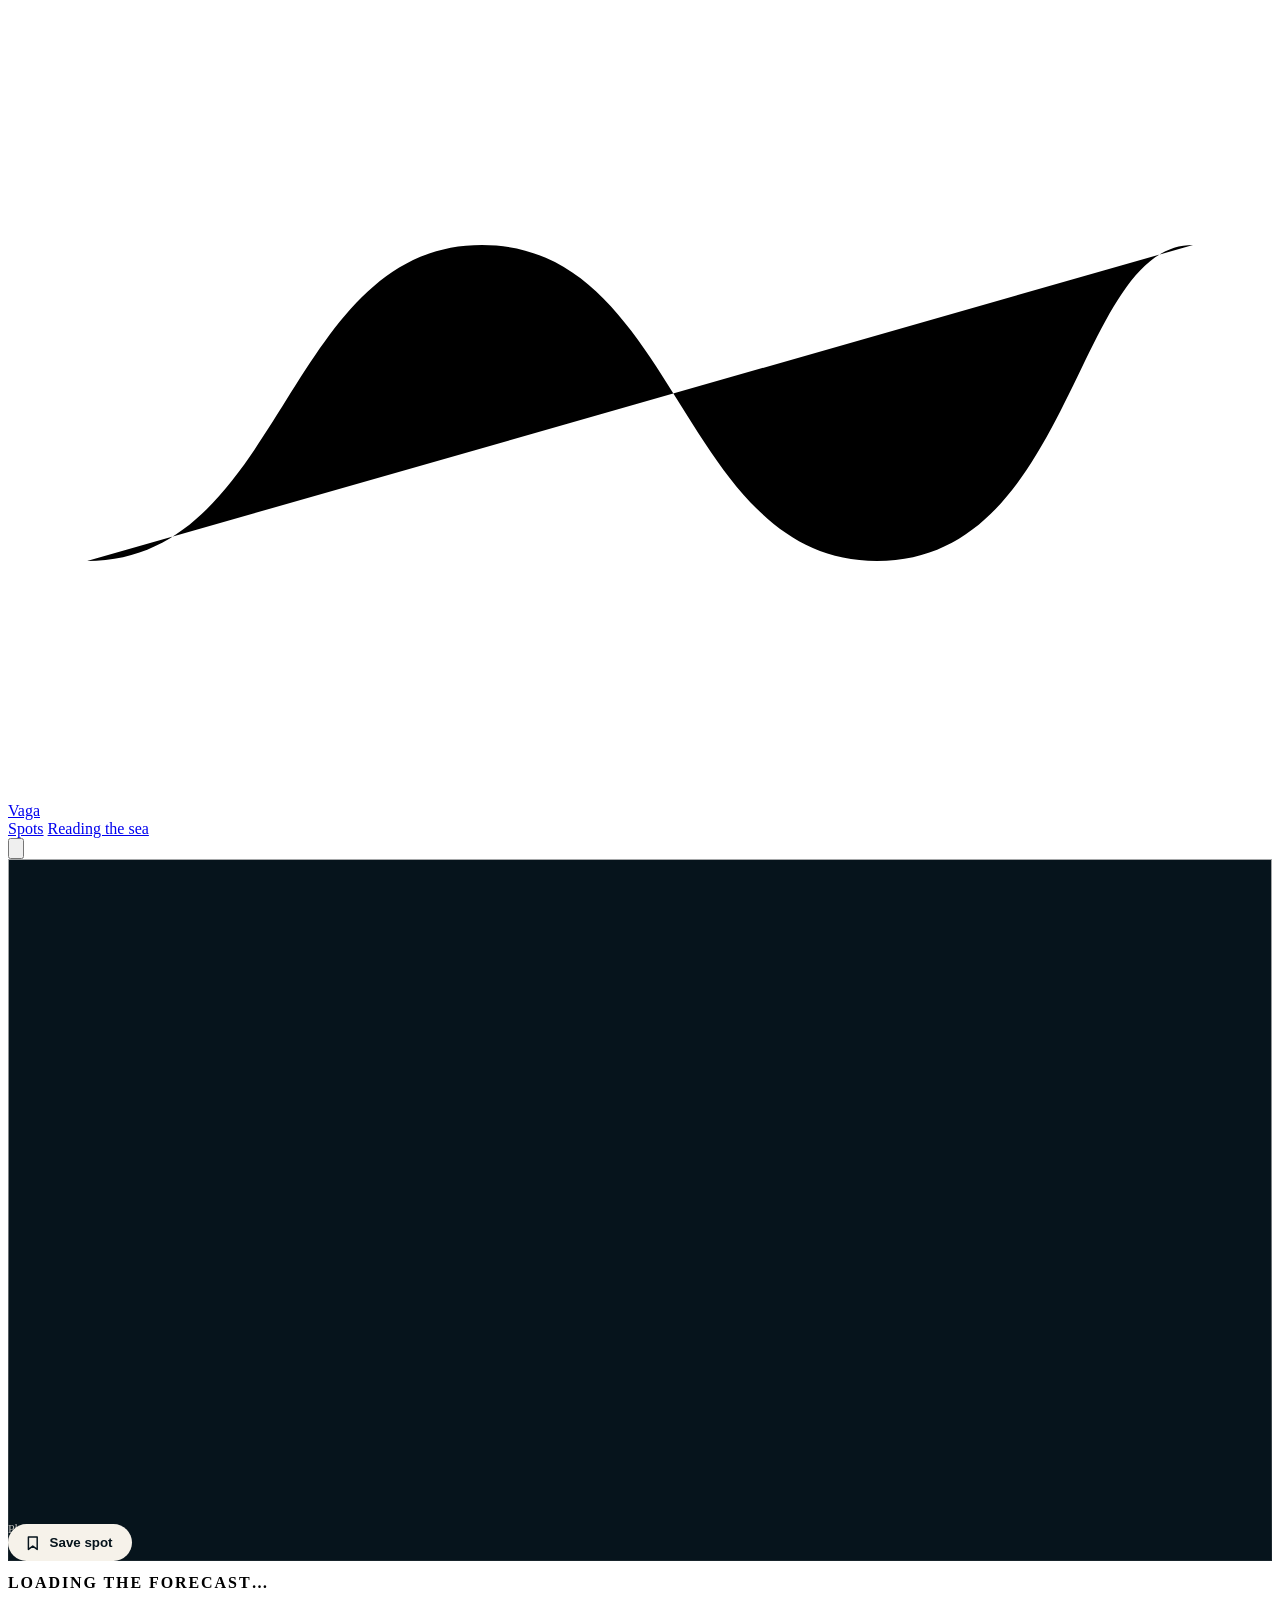
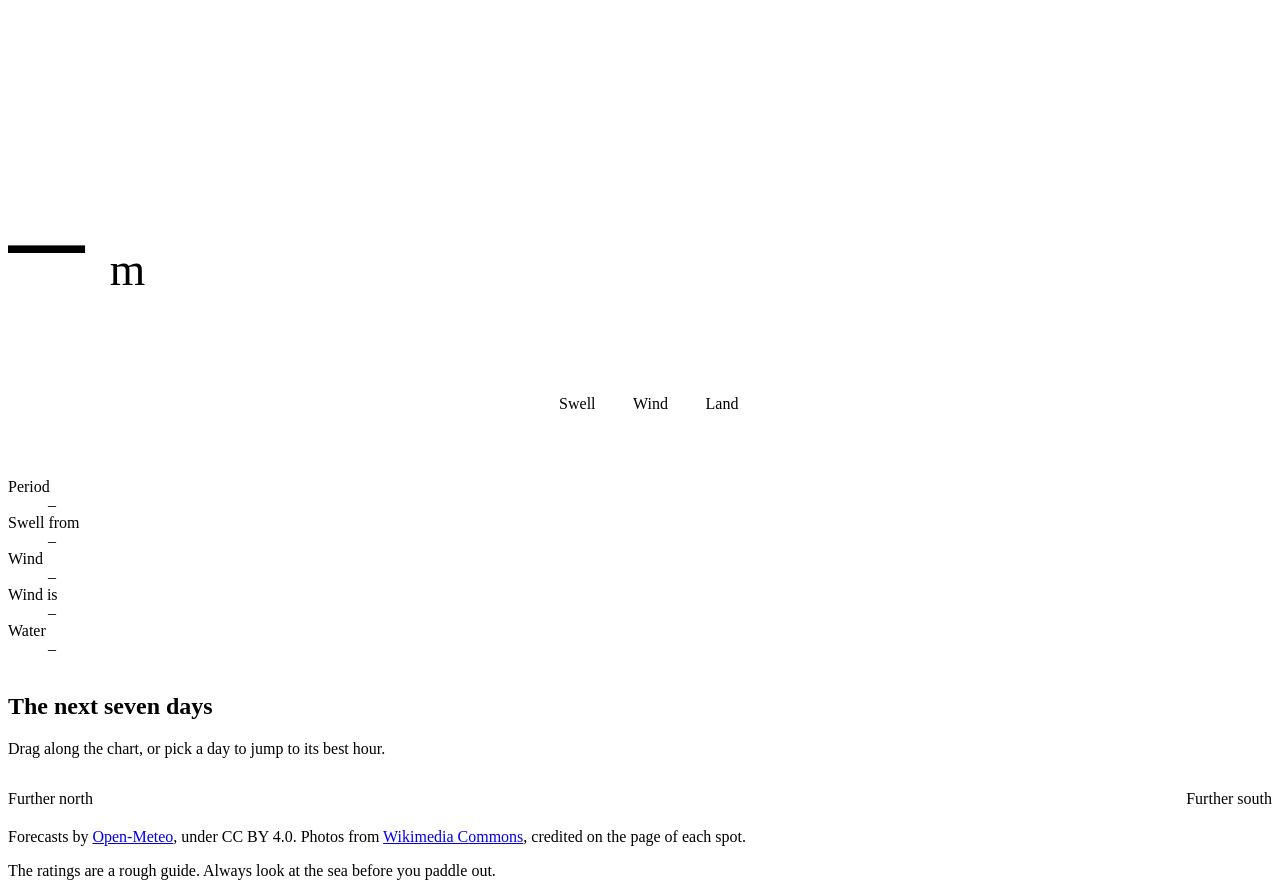
==== spot.html @ a53cee49 "Let visitors save spots and show only the saved ones" ====
<!doctype html>
<html lang="en">
  <head>
    <meta charset="utf-8" />
    <meta name="viewport" content="width=device-width, initial-scale=1" />
    <meta name="color-scheme" content="light dark" />
    <script>
      document.querySelector('meta[name="color-scheme"]').content = localStorage.getItem('theme') ?? 'light dark';
    </script>

    <title>Vaga · Surf forecast</title>
    <meta
      name="description"
      content="Waves and wind for the next seven days at one surf spot of the Portuguese coast."
    />
    <link rel="icon" href="images/favicon.svg" />

    <link rel="preload" href="fonts/fraunces.woff2" as="font" type="font/woff2" crossorigin />
    <link rel="stylesheet" href="css/base.css" />
    <link rel="stylesheet" href="css/components.css" />
    <link rel="stylesheet" href="css/spot.css" />

    <script type="module" src="js/theme.js"></script>
    <script type="module" src="js/spot.js"></script>
  </head>
  <body>
    <header class="site-header">
      <a class="logo" href="./" aria-label="Vaga, home">
        <svg viewBox="0 0 32 20" aria-hidden="true"><path d="M2 14c5 0 5-8 10-8s5 8 10 8 5-8 8-8" /></svg>
        Vaga
      </a>
      <nav>
        <a href="./#spots">Spots</a>
        <a href="./#guide">Reading the sea</a>
      </nav>
      <button class="theme-toggle" type="button" aria-label="Switch between light and dark theme">
        <svg viewBox="0 0 24 24" aria-hidden="true">
          <path
            class="sun"
            d="M12 3v2m0 14v2M3 12h2m14 0h2M5.6 5.6 7 7m10 10 1.4 1.4M5.6 18.4 7 17M17 7l1.4-1.4M16 12a4 4 0 1 1-8 0 4 4 0 0 1 8 0z"
          />
          <path class="moon" d="M20 14.5A8 8 0 0 1 9.5 4a8 8 0 1 0 10.5 10.5z" />
        </svg>
      </button>
    </header>

    <main>
      <section class="spot-hero">
        <img class="spot-photo" width="1600" height="1067" fetchpriority="high" />
        <div class="spot-intro">
          <p class="eyebrow spot-place"></p>
          <h1 class="spot-name"></h1>
          <p class="lead spot-description"></p>
          <ul class="tags">
            <li class="spot-break"></li>
            <li class="spot-level"></li>
          </ul>
          <button class="save" type="button" aria-pressed="false">
            <svg viewBox="0 0 24 24" aria-hidden="true"><path d="M6 4h12v17l-6-4.5L6 21z" /></svg>
            <span class="save-label">Save spot</span>
          </button>
        </div>
        <p class="credit">Photo: <a class="credit-link"></a></p>
      </section>

      <section class="conditions">
        <article class="now">
          <header>
            <h2 class="moment">Loading the forecast…</h2>
            <button class="back-to-now" type="button" hidden>Back to now</button>
          </header>
          <p class="wave-height"><span class="waves">–</span> <small>m</small></p>
          <p class="rating"></p>
          <div class="sea" aria-hidden="true"><i></i><i></i><i></i></div>
        </article>

        <figure class="compass">
          <svg
            viewBox="-100 -100 200 200"
            role="img"
            aria-label="Compass showing where the swell and the wind come from"
          >
            <path class="compass-land" d="M-84 0A84 84 0 0 0 84 0z" />
            <circle class="compass-ring" r="84" />
            <path class="compass-ticks" d="M0-84v10M84 0H74M0 84V74M-84 0h10" />
            <text y="-88">N</text>
            <g class="compass-swell">
              <path d="M-22-64q22 12 44 0M-17-48q17 10 34 0M-12-32q12 8 24 0" />
            </g>
            <g class="compass-wind">
              <path d="M0-78v58m-9-12 9 12 9-12" />
            </g>
          </svg>
          <figcaption>
            <span class="key key-swell">Swell</span>
            <span class="key key-wind">Wind</span>
            <span class="key key-land">Land</span>
          </figcaption>
        </figure>

        <dl class="numbers">
          <div>
            <dt>Period</dt>
            <dd class="period">–</dd>
          </div>
          <div>
            <dt>Swell from</dt>
            <dd class="swell">–</dd>
          </div>
          <div>
            <dt>Wind</dt>
            <dd class="wind">–</dd>
          </div>
          <div>
            <dt>Wind is</dt>
            <dd class="wind-type">–</dd>
          </div>
          <div>
            <dt>Water</dt>
            <dd class="water">–</dd>
          </div>
        </dl>
      </section>

      <section class="forecast">
        <header class="section-header">
          <h2>The next seven days</h2>
          <p>Drag along the chart, or pick a day to jump to its best hour.</p>
        </header>
        <wave-chart></wave-chart>
      </section>

      <nav class="neighbours" aria-label="Other spots">
        <a class="north" hidden><small>Further north</small> <span></span></a>
        <a class="south" hidden><small>Further south</small> <span></span></a>
      </nav>
    </main>

    <footer class="site-footer">
      <p>
        Forecasts by <a href="https://open-meteo.com">Open-Meteo</a>, under CC BY 4.0. Photos from
        <a href="https://commons.wikimedia.org">Wikimedia Commons</a>, credited on the page of each spot.
      </p>
      <p>The ratings are a rough guide. Always look at the sea before you paddle out.</p>
    </footer>
  </body>
</html>
---- css/spot.css ----
.spot-hero {
  position: relative;
  isolation: isolate;
  display: grid;
  align-content: end;
  min-height: min(78svh, 46rem);
  padding: var(--section) var(--gutter) calc(var(--gap) * 2);
  color: #f6f2ea;

  &::after {
    content: '';
    position: absolute;
    inset: 0;
    z-index: -1;
    background: linear-gradient(to top, #06141ce6, #06141c59 55%, #06141c26);
  }
}

.spot-hero .spot-photo {
  position: absolute;
  inset: 0;
  z-index: -1;
  width: 100%;
  height: 100%;
  object-fit: cover;
  background: #06141c;
}

.spot-intro {
  display: grid;
  justify-items: start;
  gap: 1rem;
  animation: arrive 0.8s ease-out backwards;
}

@keyframes arrive {
  from {
    opacity: 0;
    translate: 0 1.5rem;
  }
}

.tags {
  display: flex;
  flex-wrap: wrap;
  gap: 0.5rem;
  font-size: var(--step-small);

  li {
    padding: 0.3rem 0.9rem;
    border: 1px solid #f6f2ea66;
    border-radius: 2rem;

    &:empty {
      display: none;
    }
  }
}

.save {
  display: flex;
  align-items: center;
  gap: 0.5rem;
  padding: 0.6rem 1.2rem 0.6rem 1rem;
  font-weight: 600;
  color: #06141c;
  background: #f6f2ea;
  border: 0;
  border-radius: 2rem;
  transition: scale 0.15s;

  &:active {
    scale: 0.95;
  }

  svg {
    width: 1.1rem;
    fill: none;
    stroke: currentColor;
    stroke-width: 2;
    stroke-linejoin: round;
    transition: fill 0.2s;
  }

  &[aria-pressed='true'] svg {
    fill: currentColor;
    animation: pop 0.4s ease-out;
  }
}

@keyframes pop {
  50% {
    scale: 1.4;
  }
}

.credit {
  position: absolute;
  right: var(--gutter);
  bottom: 0.75rem;
  font-size: 0.75rem;
  opacity: 0.75;
}

.conditions,
.forecast {
  padding: var(--section) var(--gutter) 0;
}

.conditions {
  display: grid;
  grid-template-columns: repeat(auto-fit, minmax(min(100%, 26rem), 1fr));
  gap: var(--gap);

  .numbers {
    grid-column: 1 / -1;
    padding: var(--gap) 0;
    border-block: 1px solid var(--line);
  }
}

.now,
.compass {
  background: var(--surface);
  border: 1px solid var(--line);
  border-radius: var(--radius);
}

.now {
  --shore: light-dark(#0c4459, #0b3547);

  position: relative;
  overflow: hidden;
  min-height: 27rem;
  padding: calc(var(--gap) * 1.25);
  background: linear-gradient(var(--surface) 35%, var(--horizon));

  header {
    display: flex;
    flex-wrap: wrap;
    align-items: center;
    justify-content: space-between;
    gap: 0.5rem;
    min-height: 2.25rem;
  }

  .moment {
    font-family: var(--text);
    font-size: var(--step-small);
    font-weight: 600;
    letter-spacing: 0.12em;
    text-transform: uppercase;
  }

  .sea {
    height: 42%;
  }
}

.back-to-now {
  padding: 0.35rem 0.9rem;
  font-size: var(--step-small);
  background: none;
  border: 1px solid var(--ink);
  border-radius: 2rem;

  &:hover {
    color: var(--paper);
    background: var(--ink);
  }
}

.wave-height {
  font-family: var(--display);
  font-size: clamp(5.5rem, 3rem + 9vw, 9.5rem);
  line-height: 1;
  letter-spacing: -0.04em;
  font-variant-numeric: tabular-nums;

  small {
    font-size: 0.3em;
    letter-spacing: 0;
    color: var(--muted);
  }
}

.compass {
  display: grid;
  place-items: center;
  gap: 1rem;
  padding: calc(var(--gap) * 1.25);

  svg {
    width: min(100%, 19rem);
    overflow: visible;
    fill: none;
    stroke-linecap: round;
    stroke-linejoin: round;
  }

  text {
    fill: var(--muted);
    font-size: 11px;
    font-weight: 600;
    text-anchor: middle;
  }

  figcaption {
    display: flex;
    flex-wrap: wrap;
    justify-content: center;
    gap: 0.4rem 1.25rem;
    font-size: var(--step-small);
    color: var(--muted);
  }
}

.compass-ring {
  fill: color-mix(in oklab, var(--sea) 14%, transparent);
  stroke: var(--line);
}

.compass-ticks {
  stroke: var(--muted);
}

.compass-land {
  fill: var(--sand);
  rotate: var(--faces, 0deg);
}

.compass-swell {
  stroke: var(--sea);
  stroke-width: 5;
  rotate: var(--swell-from, 0deg);
}

.compass-wind {
  stroke: var(--accent);
  stroke-width: 3.5;
  rotate: var(--wind-from, 0deg);
}

.compass-swell,
.compass-wind {
  transition: rotate 0.5s ease-out;
}

.key::before {
  content: '';
  display: inline-block;
  width: 0.7em;
  height: 0.7em;
  margin-right: 0.4em;
  border-radius: 50%;
  background: var(--sea);
}

.key-wind::before {
  background: var(--accent);
}
.key-land::before {
  background: var(--sand);
}

wave-chart {
  --at: 0;
  --height: 0;
  --top: 2;

  display: block;
}

.chart-plot {
  position: relative;
  height: clamp(11rem, 6rem + 18vw, 18rem);
  border-top: 1px dashed var(--line);

  svg {
    width: 100%;
    height: 100%;
  }
}

.chart-area {
  fill: color-mix(in oklab, var(--sea) 28%, transparent);
}

.chart-line {
  fill: none;
  stroke: var(--sea);
  stroke-width: 2.5;
  stroke-linejoin: round;

  vector-effect: non-scaling-stroke;
}

.chart-top {
  position: absolute;
  bottom: 100%;
  right: 0;
  padding-bottom: 0.2rem;
  font-size: 0.75rem;
  color: var(--muted);
}

.chart-handle {
  position: absolute;
  inset: 0 auto 0 calc(var(--at) * 100%);
  border-left: 1px solid var(--ink);
  pointer-events: none;

  &::before {
    content: attr(data-label);
    position: absolute;
    top: 0.3rem;
    translate: calc(var(--at) * -100%);
    margin-inline: 0.4rem;
    padding: 0.15rem 0.6rem;
    font-size: 0.75rem;
    font-weight: 600;
    white-space: nowrap;
    color: var(--paper);
    background: var(--ink);
    border-radius: 1rem;
  }

  &::after {
    content: '';
    position: absolute;
    bottom: calc(var(--height) / var(--top) * 100%);
    width: 1rem;
    height: 1rem;
    translate: -50% 50%;
    border: 3px solid var(--paper);
    border-radius: 50%;
    background: var(--accent);
  }
}

.chart-plot input {
  position: absolute;
  inset: 0;
  width: 100%;
  height: 100%;
  margin: 0;
  appearance: none;
  background: none;
  cursor: ew-resize;
  touch-action: pan-y;

  &::-webkit-slider-thumb {
    appearance: none;
    width: 1px;
    height: 1px;
  }

  &::-moz-range-thumb {
    width: 1px;
    height: 1px;
    border: 0;
    background: none;
  }
}

.chart-ratings {
  height: 0.5rem;
  margin-top: 0.4rem;
  border-radius: 0.25rem;
}

.chart-days {
  display: grid;
  grid-auto-flow: column;
  grid-auto-columns: 1fr;
  margin-top: 0.75rem;

  button {
    width: 100%;
    padding: 0.5rem 0 0.5rem clamp(0.3rem, 1vw, 0.8rem);
    font-size: var(--step-small);
    text-align: left;
    color: var(--muted);
    background: none;
    border: 0;
    border-left: 1px solid var(--line);
    transition: background-color 0.2s;

    &:hover {
      background: var(--line);
    }
  }

  b {
    display: block;
    font-family: var(--display);
    font-size: clamp(0.9rem, 0.6rem + 1vw, 1.3rem);
    font-weight: 400;
    color: var(--ink);
    white-space: nowrap;
  }
}

.neighbours {
  display: grid;
  grid-template-columns: 1fr 1fr;
  gap: var(--gap);
  padding: var(--section) var(--gutter);

  a {
    display: grid;
    gap: 0.25rem;
    padding-top: 1rem;
    font-family: var(--display);
    font-size: var(--step-2);
    line-height: 1.1;
    text-decoration: none;
    border-top: 1px solid var(--ink);
    transition: color 0.2s;

    &:hover {
      color: var(--accent);
    }
  }

  small {
    font-family: var(--text);
    font-size: var(--step-small);
    color: var(--muted);
  }

  .south {
    grid-column: 2;
    text-align: right;
  }
}
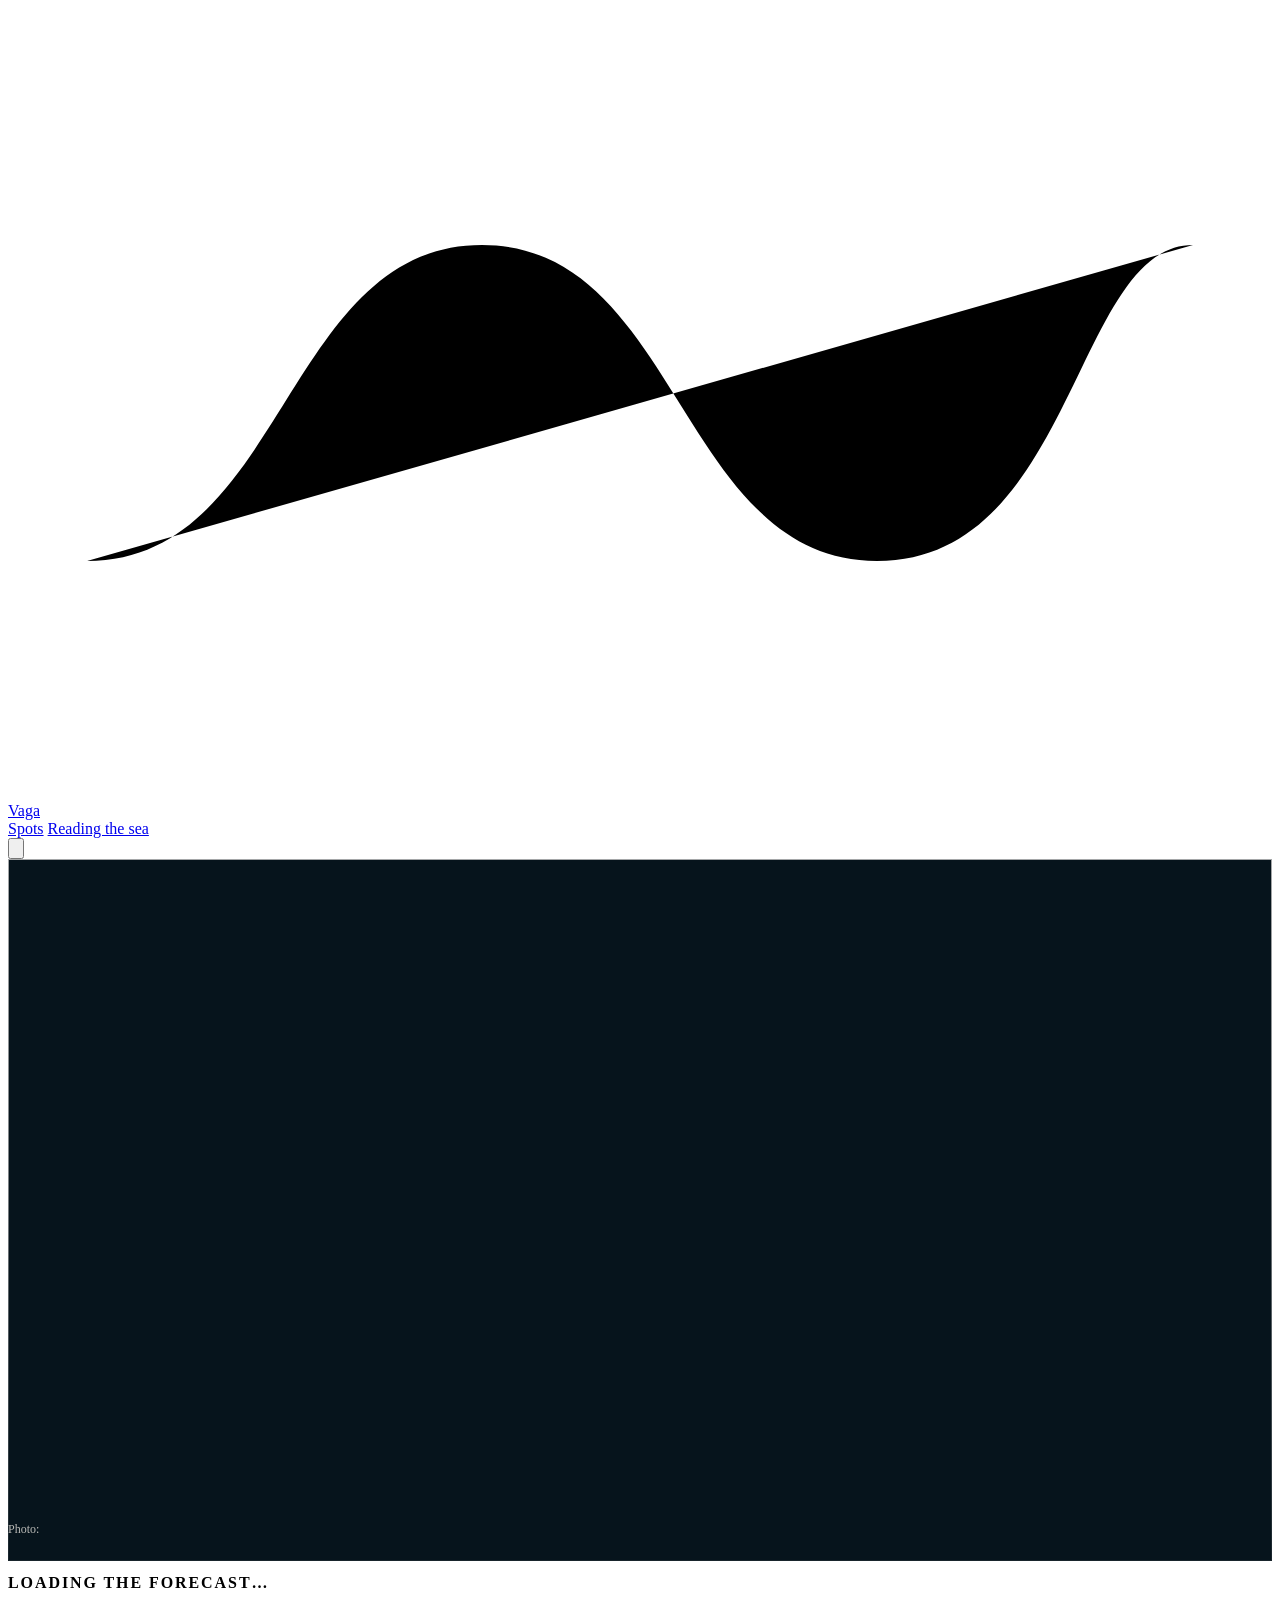
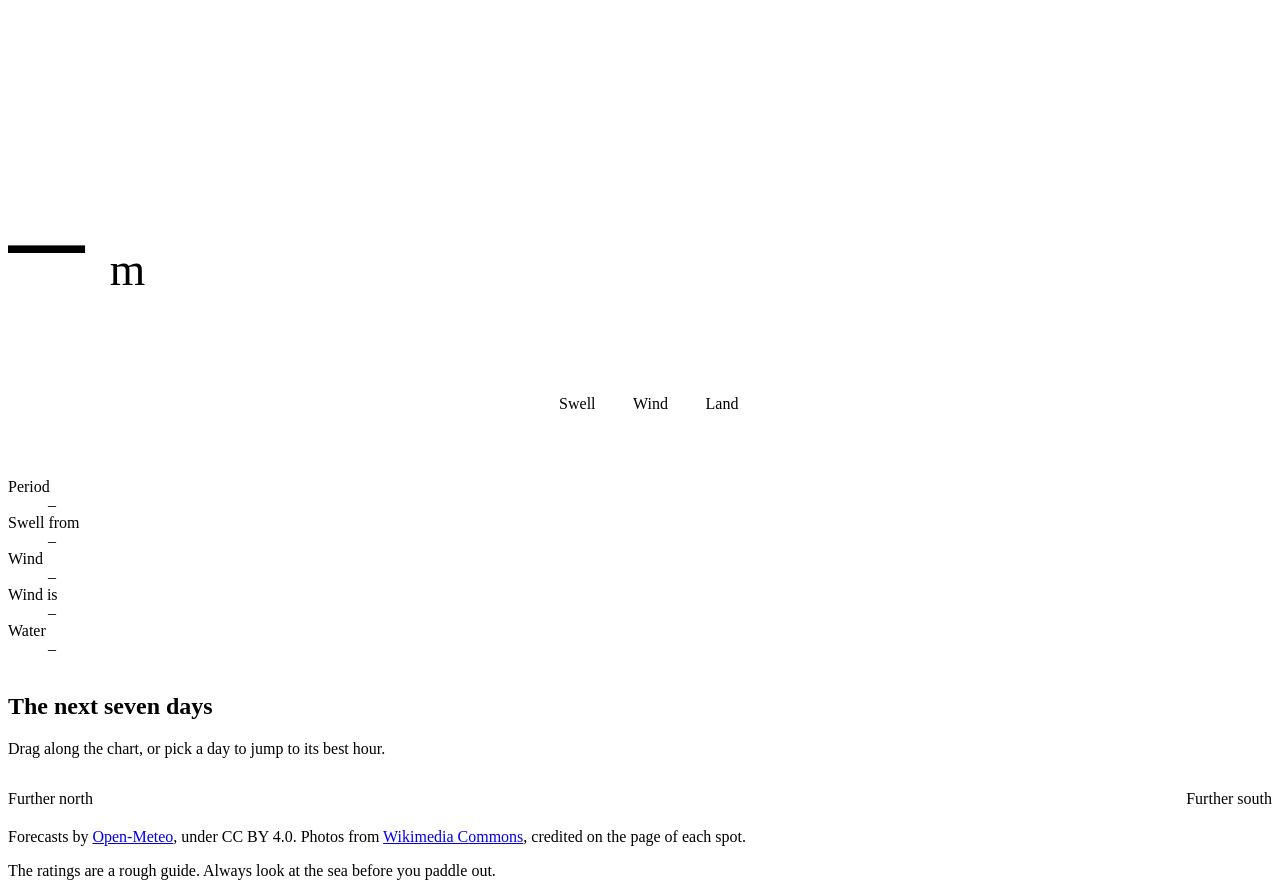
==== commit ab85571f: "Build the spot page: photo, live conditions, compass and forecast" ====
--- a/spot.html
+++ b/spot.html
@@ -55,10 +55,6 @@
             <li class="spot-break"></li>
             <li class="spot-level"></li>
           </ul>
-          <button class="save" type="button" aria-pressed="false">
-            <svg viewBox="0 0 24 24" aria-hidden="true"><path d="M6 4h12v17l-6-4.5L6 21z" /></svg>
-            <span class="save-label">Save spot</span>
-          </button>
         </div>
         <p class="credit">Photo: <a class="credit-link"></a></p>
       </section>
--- a/css/spot.css
+++ b/css/spot.css
@@ -54,43 +54,6 @@
     &:empty {
       display: none;
     }
-  }
-}
-
-.save {
-  display: flex;
-  align-items: center;
-  gap: 0.5rem;
-  padding: 0.6rem 1.2rem 0.6rem 1rem;
-  font-weight: 600;
-  color: #06141c;
-  background: #f6f2ea;
-  border: 0;
-  border-radius: 2rem;
-  transition: scale 0.15s;
-
-  &:active {
-    scale: 0.95;
-  }
-
-  svg {
-    width: 1.1rem;
-    fill: none;
-    stroke: currentColor;
-    stroke-width: 2;
-    stroke-linejoin: round;
-    transition: fill 0.2s;
-  }
-
-  &[aria-pressed='true'] svg {
-    fill: currentColor;
-    animation: pop 0.4s ease-out;
-  }
-}
-
-@keyframes pop {
-  50% {
-    scale: 1.4;
   }
 }
 
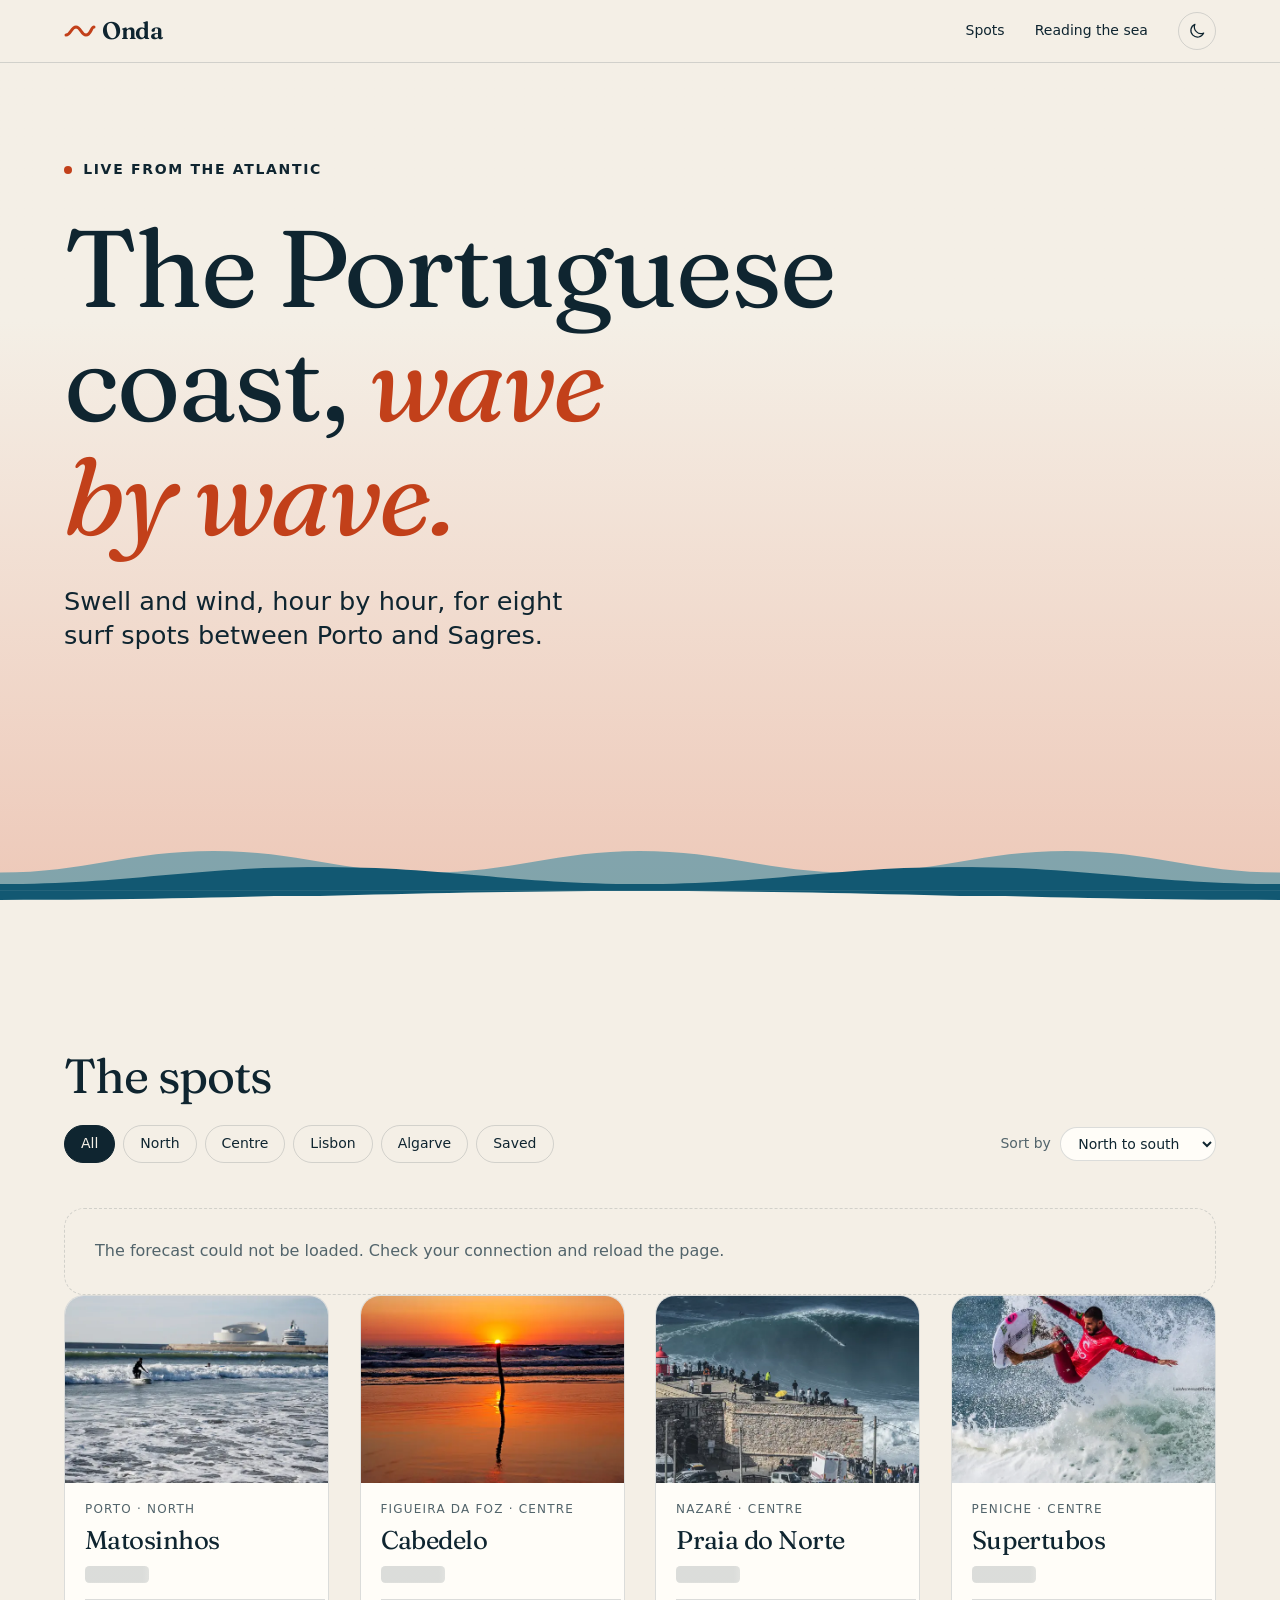
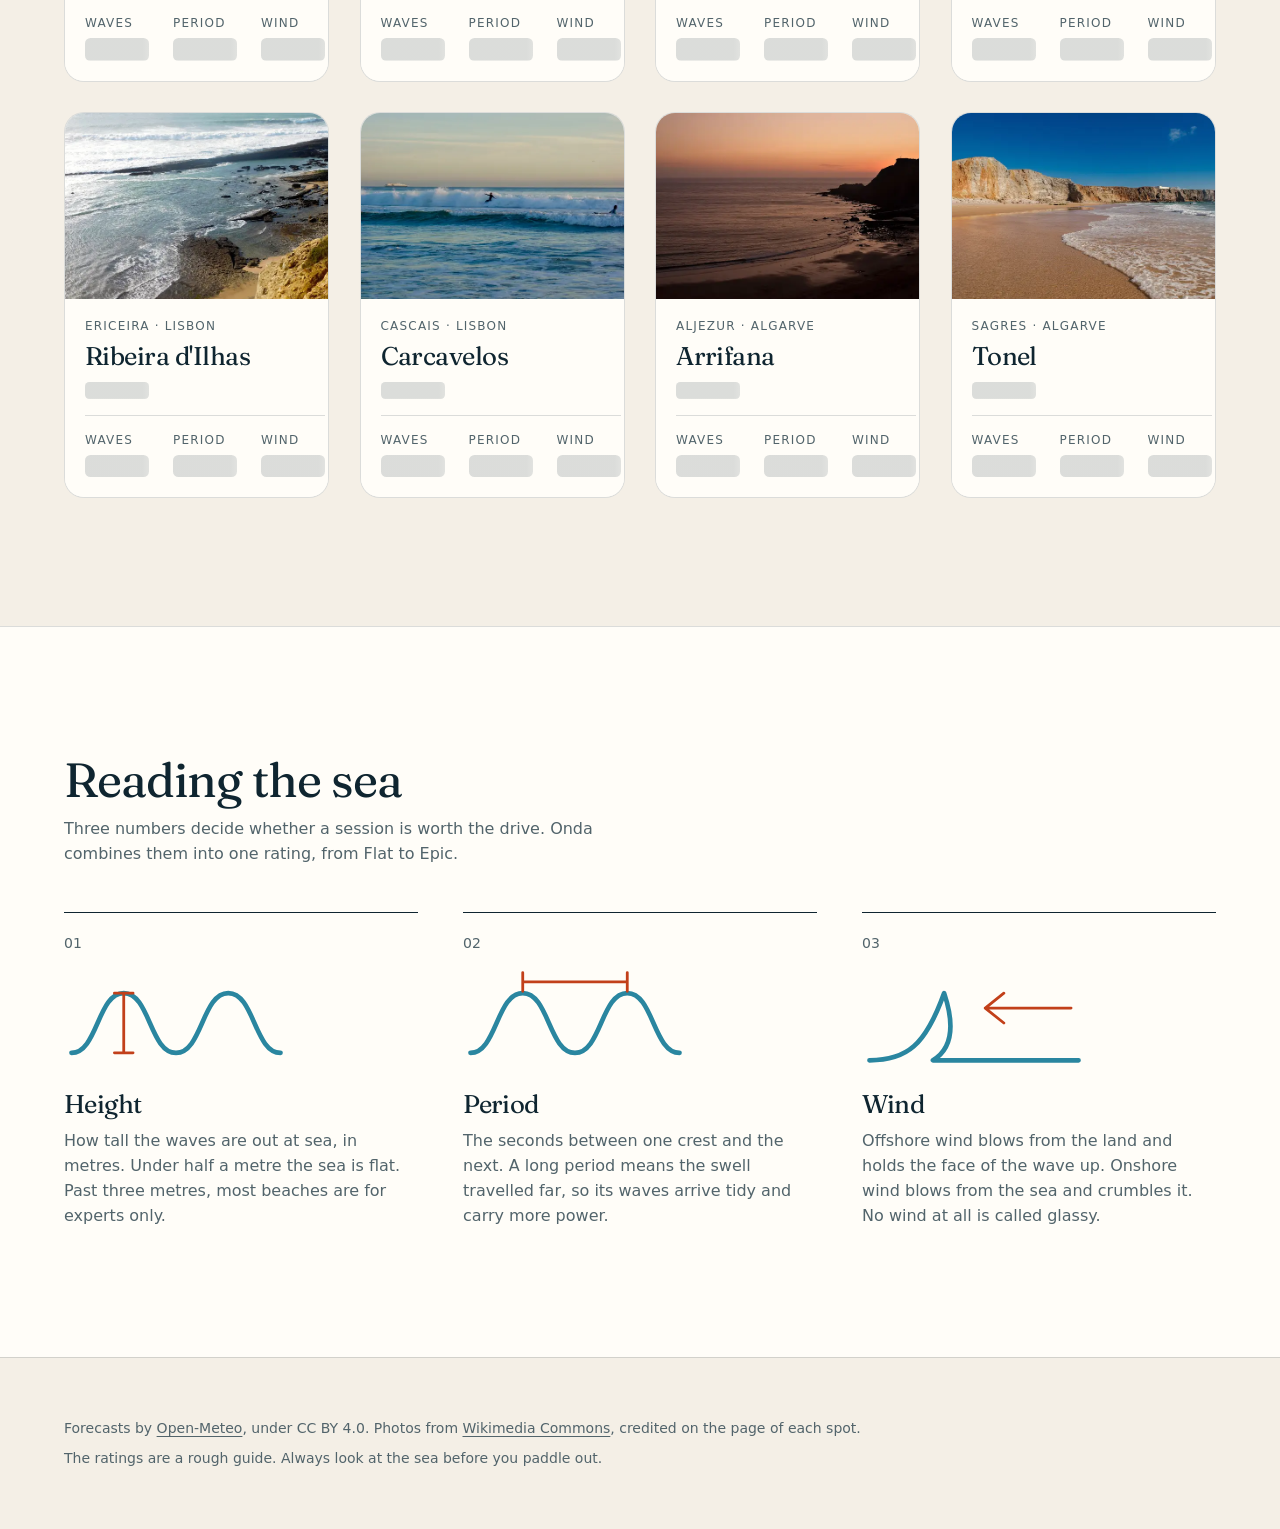
==== commit 611bf393: "Switch the name of the app" ====
--- a/spot.html
+++ b/spot.html
@@ -8,7 +8,7 @@
       document.querySelector('meta[name="color-scheme"]').content = localStorage.getItem('theme') ?? 'light dark';
     </script>
 
-    <title>Vaga · Surf forecast</title>
+    <title>Onda · Surf forecast</title>
     <meta
       name="description"
       content="Waves and wind for the next seven days at one surf spot of the Portuguese coast."
@@ -25,9 +25,9 @@
   </head>
   <body>
     <header class="site-header">
-      <a class="logo" href="./" aria-label="Vaga, home">
+      <a class="logo" href="./" aria-label="Onda, home">
         <svg viewBox="0 0 32 20" aria-hidden="true"><path d="M2 14c5 0 5-8 10-8s5 8 10 8 5-8 8-8" /></svg>
-        Vaga
+        Onda
       </a>
       <nav>
         <a href="./#spots">Spots</a>
@@ -55,6 +55,10 @@
             <li class="spot-break"></li>
             <li class="spot-level"></li>
           </ul>
+          <button class="save" type="button" aria-pressed="false">
+            <svg viewBox="0 0 24 24" aria-hidden="true"><path d="M6 4h12v17l-6-4.5L6 21z" /></svg>
+            <span class="save-label">Save spot</span>
+          </button>
         </div>
         <p class="credit">Photo: <a class="credit-link"></a></p>
       </section>
--- a/css/base.css
+++ b/css/base.css
@@ -0,0 +1,178 @@
+@font-face {
+  font-family: Fraunces;
+  src: url(../fonts/fraunces.woff2) format('woff2');
+  font-weight: 100 900;
+  font-display: swap;
+}
+
+@font-face {
+  font-family: Fraunces;
+  src: url(../fonts/fraunces-italic.woff2) format('woff2');
+  font-weight: 100 900;
+  font-style: italic;
+  font-display: swap;
+}
+
+:root {
+  color-scheme: light dark;
+
+  &:has(meta[name='color-scheme'][content='light']) {
+    color-scheme: light;
+  }
+  &:has(meta[name='color-scheme'][content='dark']) {
+    color-scheme: dark;
+  }
+
+  --paper: light-dark(#f4efe6, #0a1a24);
+  --surface: light-dark(#fffdf8, #11262f);
+  --ink: light-dark(#0f2530, #eaf2f0);
+  --muted: light-dark(#52646b, #98adb5);
+  --line: color-mix(in oklab, var(--ink) 15%, transparent);
+  --accent: light-dark(#c2401a, #ff8a5c);
+  --sea: light-dark(#2a86a0, #2b8199);
+  --sea-deep: light-dark(#125872, #124a60);
+  --sand: light-dark(#e3d3b4, #3b4a48);
+
+  --horizon: color-mix(in oklab, light-dark(var(--accent), var(--sea)) 24%, var(--paper));
+
+  --display: Fraunces, Georgia, serif;
+  --text: system-ui, sans-serif;
+
+  --step-small: 0.875rem;
+  --step-1: clamp(1.25rem, 1.1rem + 0.7vw, 1.6rem);
+  --step-2: clamp(1.8rem, 1.4rem + 2vw, 3rem);
+  --step-3: clamp(2.8rem, 1.6rem + 6.5vw, 7rem);
+
+  --gap: clamp(1rem, 0.6rem + 1.6vw, 2rem);
+  --gutter: max(clamp(1.25rem, 5vw, 4rem), (100vw - 76rem) / 2);
+  --section: clamp(4rem, 10vw, 8rem);
+  --radius: 1.25rem;
+
+  font-family: var(--text);
+  line-height: 1.55;
+  color: var(--ink);
+  background: var(--paper);
+  scroll-behavior: smooth;
+  scroll-padding-top: 5rem;
+}
+
+*,
+::before,
+::after {
+  box-sizing: border-box;
+}
+
+body,
+h1,
+h2,
+h3,
+p,
+ul,
+ol,
+dl,
+dd,
+figure,
+fieldset {
+  margin: 0;
+  padding: 0;
+}
+
+ul,
+ol {
+  list-style: none;
+}
+
+fieldset {
+  border: 0;
+}
+
+img,
+svg {
+  display: block;
+  max-width: 100%;
+}
+
+h1,
+h2,
+h3 {
+  font-family: var(--display);
+  font-weight: 400;
+  line-height: 1.05;
+  letter-spacing: -0.02em;
+  text-wrap: balance;
+}
+
+h1 {
+  font-size: var(--step-3);
+}
+h2 {
+  font-size: var(--step-2);
+}
+h3 {
+  font-size: var(--step-1);
+}
+
+p {
+  text-wrap: pretty;
+}
+
+a {
+  color: inherit;
+  text-underline-offset: 0.2em;
+  text-decoration-thickness: 1px;
+}
+
+button,
+select,
+input {
+  font: inherit;
+  color: inherit;
+}
+
+button {
+  cursor: pointer;
+}
+
+:focus-visible {
+  outline: 2px solid var(--accent);
+  outline-offset: 3px;
+}
+
+[hidden] {
+  display: none !important;
+}
+
+.visually-hidden {
+  position: absolute;
+  width: 1px;
+  height: 1px;
+  overflow: hidden;
+  clip-path: inset(50%);
+  white-space: nowrap;
+}
+
+@media (prefers-reduced-motion: no-preference) {
+  @view-transition {
+    navigation: auto;
+  }
+}
+
+@media (prefers-reduced-motion: reduce) {
+  :root {
+    scroll-behavior: auto;
+  }
+
+  *,
+  ::before,
+  ::after {
+    animation-duration: 0.01ms !important;
+    animation-iteration-count: 1 !important;
+    transition-duration: 0.01ms !important;
+  }
+
+  ::view-transition-group(*),
+  ::view-transition-old(*),
+  ::view-transition-new(*) {
+    animation: none;
+  }
+}
--- a/css/components.css
+++ b/css/components.css
@@ -0,0 +1,212 @@
+.site-header {
+  position: sticky;
+  top: 0;
+  z-index: 2;
+  display: flex;
+  align-items: center;
+  gap: var(--gap);
+  padding: 0.75rem var(--gutter);
+  background: color-mix(in oklab, var(--paper) 80%, transparent);
+  backdrop-filter: blur(12px);
+  border-bottom: 1px solid var(--line);
+
+  view-transition-name: site-header;
+
+  nav {
+    display: flex;
+    gap: var(--gap);
+    margin-left: auto;
+    font-size: var(--step-small);
+  }
+
+  nav a {
+    text-decoration: none;
+
+    &:hover {
+      text-decoration: underline;
+    }
+  }
+}
+
+.logo {
+  display: flex;
+  align-items: center;
+  gap: 0.4rem;
+  font-family: var(--display);
+  font-size: 1.5rem;
+  font-weight: 600;
+  letter-spacing: -0.02em;
+  text-decoration: none;
+
+  svg {
+    width: 2rem;
+    fill: none;
+    stroke: var(--accent);
+    stroke-width: 3;
+    stroke-linecap: round;
+  }
+}
+
+.theme-toggle {
+  padding: 0.5rem;
+  background: none;
+  border: 1px solid var(--line);
+  border-radius: 50%;
+  transition: background-color 0.2s;
+
+  &:hover {
+    background: var(--line);
+  }
+
+  svg {
+    width: 1.25rem;
+    fill: none;
+    stroke-width: 1.5;
+    stroke-linecap: round;
+    stroke-linejoin: round;
+  }
+
+  .moon {
+    stroke: light-dark(currentColor, transparent);
+  }
+  .sun {
+    stroke: light-dark(transparent, currentColor);
+  }
+}
+
+.eyebrow {
+  font-size: var(--step-small);
+  font-weight: 600;
+  letter-spacing: 0.12em;
+  text-transform: uppercase;
+}
+
+.lead {
+  max-width: 34rem;
+  font-size: var(--step-1);
+  line-height: 1.35;
+}
+
+.section-header {
+  display: grid;
+  gap: 0.75rem;
+  margin-bottom: calc(var(--gap) * 1.5);
+
+  p {
+    max-width: 38rem;
+    color: var(--muted);
+  }
+}
+
+.rating {
+  display: flex;
+  align-items: center;
+  gap: 0.6em;
+  font-size: var(--step-small);
+  font-weight: 600;
+
+  &::before {
+    content: '';
+    width: 4.5em;
+    height: 0.7em;
+    background: linear-gradient(to right, var(--accent) calc(var(--rating) * 20%), var(--line) 0);
+    mask: radial-gradient(circle closest-side, black 95%, transparent) 0 / 20% 100%;
+  }
+}
+
+.numbers {
+  display: grid;
+  grid-template-columns: repeat(auto-fit, minmax(5.5rem, 1fr));
+  gap: 1rem 1.5rem;
+
+  dt {
+    font-size: 0.75rem;
+    letter-spacing: 0.1em;
+    text-transform: uppercase;
+    color: var(--muted);
+  }
+
+  dd {
+    font-family: var(--display);
+    font-size: var(--step-1);
+    white-space: nowrap;
+  }
+}
+
+.rating:empty,
+.numbers dd:empty {
+  width: 4rem;
+  height: 1.2em;
+  margin-top: 0.3em;
+  border-radius: 0.3em;
+  background: linear-gradient(90deg, var(--line) 30%, transparent 50%, var(--line) 70%) 0 / 300% 100%;
+  animation: shimmer 1.4s linear infinite;
+
+  &::before {
+    display: none;
+  }
+}
+
+@keyframes shimmer {
+  to {
+    background-position: -150% 0;
+  }
+}
+
+.sea {
+  --wave-height: 1.5;
+  --wave-period: 9;
+
+  position: absolute;
+  inset: auto 0 0;
+  height: 45%;
+  overflow: hidden;
+  pointer-events: none;
+
+  i {
+    position: absolute;
+    inset: 0 auto 0 0;
+    width: 200%;
+    background: var(--sea-deep);
+    mask: url(../images/wave.svg) bottom left / 50% 100% repeat-x;
+
+    transform-origin: bottom;
+    scale: 1 clamp(0.3, var(--wave-height) / 5, 1);
+    transition: scale 0.6s ease-out;
+    animation: drift calc(var(--wave-period) * 1.2s) linear infinite;
+  }
+
+  i:first-child {
+    background: var(--sea);
+    opacity: 0.55;
+    mask-size: calc(50% / 3) 100%;
+    animation-duration: calc(var(--wave-period) * 3s);
+    animation-direction: reverse;
+  }
+
+  i:nth-child(2) {
+    top: 22%;
+    mask-size: 25% 100%;
+    animation-duration: calc(var(--wave-period) * 2s);
+  }
+
+  i:last-child {
+    top: 55%;
+    background: var(--shore, var(--paper));
+  }
+}
+
+@keyframes drift {
+  to {
+    translate: -50% 0;
+  }
+}
+
+.site-footer {
+  display: grid;
+  gap: 0.5rem;
+  padding: calc(var(--gap) * 2) var(--gutter);
+  font-size: var(--step-small);
+  color: var(--muted);
+  border-top: 1px solid var(--line);
+}
